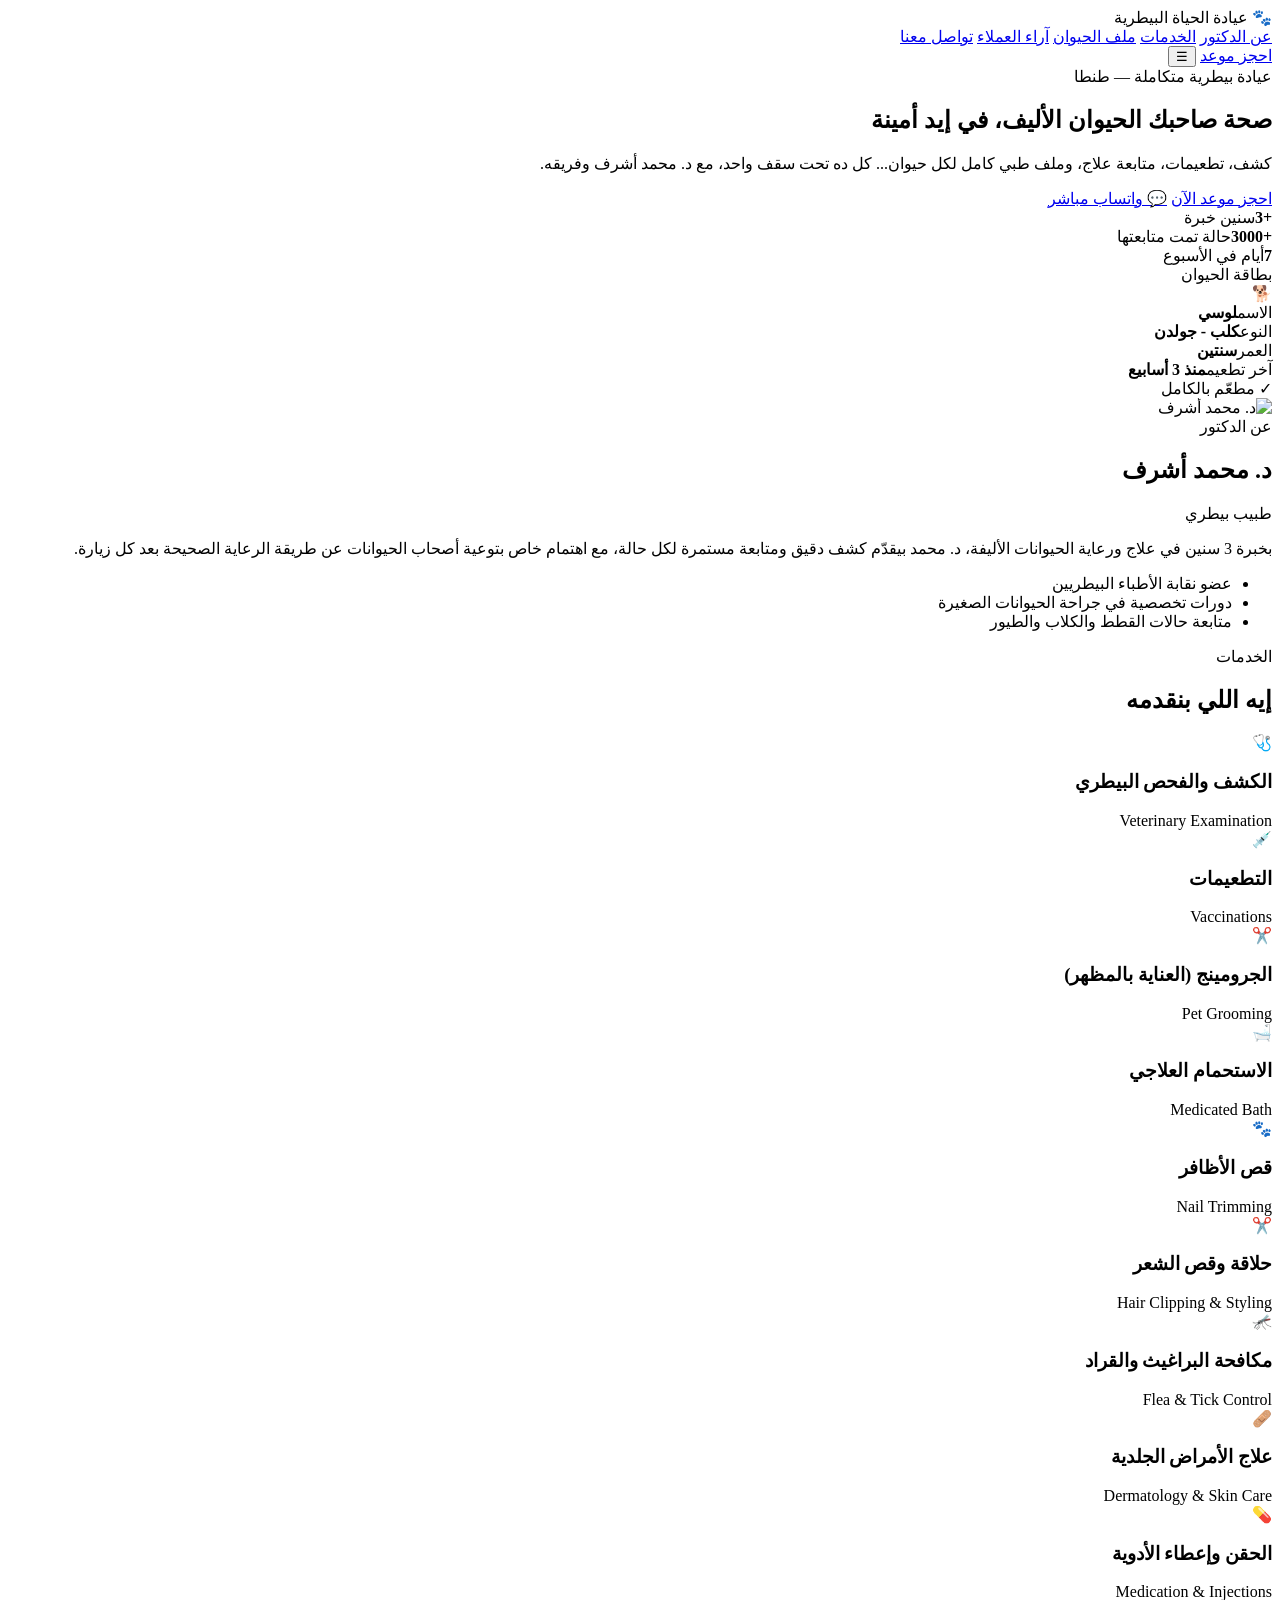
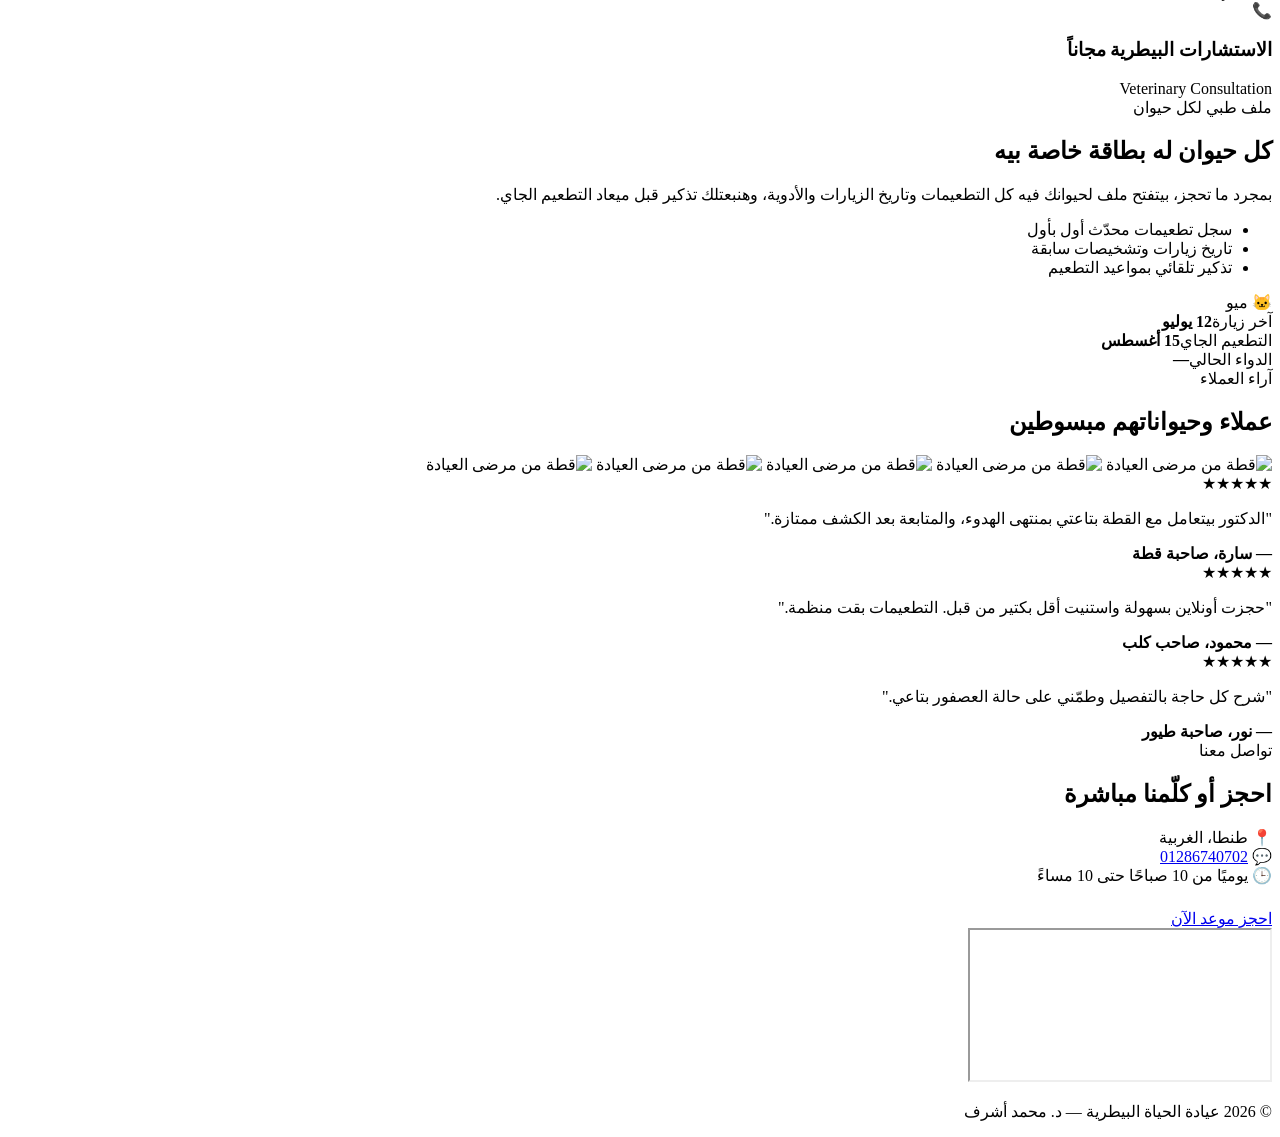
==== index.html @ 5f5408df "Add files via upload" ====
<!DOCTYPE html>
<html lang="ar" dir="rtl">
<head>
<meta charset="UTF-8">
<meta name="viewport" content="width=device-width, initial-scale=1.0">
<title>عيادة الحياة البيطرية | د. محمد أشرف</title>
<link rel="preconnect" href="https://fonts.googleapis.com">
<link href="https://fonts.googleapis.com/css2?family=Lalezar&family=Tajawal:wght@400;500;700;800&display=swap" rel="stylesheet">
<link rel="stylesheet" href="css/style.css">
</head>
<body>

<!-- ============ Header / Nav ============ -->
<header class="site-header">
  <div class="container header-inner">
    <div class="brand">
      <span class="brand-mark">🐾</span>
      <span class="brand-name">عيادة الحياة البيطرية</span>
    </div>
    <nav class="main-nav">
      <a href="#about">عن الدكتور</a>
      <a href="#services">الخدمات</a>
      <a href="#pet-file">ملف الحيوان</a>
      <a href="#reviews">آراء العملاء</a>
      <a href="#contact">تواصل معنا</a>
    </nav>
    <a href="booking.html" class="btn btn-primary nav-cta">احجز موعد</a>
    <button class="nav-toggle" aria-label="فتح القائمة">☰</button>
  </div>
</header>

<!-- ============ Hero ============ -->
<section class="hero">
  <div class="container hero-inner">
    <div class="hero-copy">
      <span class="eyebrow">عيادة بيطرية متكاملة — طنطا</span>
      <h1>صحة صاحبك الحيوان الأليف، في إيد أمينة</h1>
      <p class="lead">
        كشف، تطعيمات، متابعة علاج، وملف طبي كامل لكل حيوان... كل ده تحت سقف واحد،
        مع د. محمد أشرف وفريقه.
      </p>
      <div class="hero-actions">
        <a href="booking.html" class="btn btn-accent btn-lg">احجز موعد الآن</a>
        <a href="https://wa.me/201286740702" target="_blank" class="btn btn-outline btn-lg">
          <span class="wa-icon">💬</span> واتساب مباشر
        </a>
      </div>
      <div class="hero-trust">
        <div class="trust-item"><strong>+3</strong><span>سنين خبرة</span></div>
        <div class="trust-item"><strong>+3000</strong><span>حالة تمت متابعتها</span></div>
        <div class="trust-item"><strong>7</strong><span>أيام في الأسبوع</span></div>
      </div>
    </div>

    <div class="hero-visual">
      <div class="record-card">
        <div class="record-card-tab">بطاقة الحيوان</div>
        <div class="record-card-body">
          <div class="record-avatar">🐕</div>
          <div class="record-row"><span>الاسم</span><strong>لوسي</strong></div>
          <div class="record-row"><span>النوع</span><strong>كلب - جولدن</strong></div>
          <div class="record-row"><span>العمر</span><strong>سنتين</strong></div>
          <div class="record-row"><span>آخر تطعيم</span><strong>منذ 3 أسابيع</strong></div>
          <div class="record-status">✓ مطعّم بالكامل</div>
        </div>
      </div>
      <div class="record-card record-card-back"></div>
    </div>
  </div>
</section>

<!-- ============ About Doctor ============ -->
<section class="about" id="about">
  <div class="container about-inner">
    <div class="about-photo">
      <img src="images/doctor.png" alt="د. محمد أشرف" class="doctor-photo">
    </div>
    <div class="about-copy">
      <span class="eyebrow">عن الدكتور</span>
      <h2>د. محمد أشرف</h2>
      <p class="role">طبيب بيطري</p>
      <p>
        بخبرة 3 سنين في علاج ورعاية الحيوانات الأليفة، د. محمد بيقدّم كشف دقيق
        ومتابعة مستمرة لكل حالة، مع اهتمام خاص بتوعية أصحاب الحيوانات عن طريقة الرعاية
        الصحيحة بعد كل زيارة.
      </p>
      <ul class="about-points">
        <li>عضو نقابة الأطباء البيطريين</li>
        <li>دورات تخصصية في جراحة الحيوانات الصغيرة</li>
        <li>متابعة حالات القطط والكلاب والطيور</li>
      </ul>
    </div>
  </div>
</section>

<!-- ============ Services ============ -->
<section class="services" id="services">
  <div class="container">
    <div class="section-head">
      <span class="eyebrow">الخدمات</span>
      <h2>إيه اللي بنقدمه</h2>
    </div>
    <div class="services-grid">
      <div class="service-card">
        <div class="service-icon">🩺</div>
        <h3>الكشف والفحص البيطري</h3>
        <span class="service-en">Veterinary Examination</span>
      </div>
      <div class="service-card">
        <div class="service-icon">💉</div>
        <h3>التطعيمات</h3>
        <span class="service-en">Vaccinations</span>
      </div>
      <div class="service-card">
        <div class="service-icon">✂️</div>
        <h3>الجرومينج (العناية بالمظهر)</h3>
        <span class="service-en">Pet Grooming</span>
      </div>
      <div class="service-card">
        <div class="service-icon">🛁</div>
        <h3>الاستحمام العلاجي</h3>
        <span class="service-en">Medicated Bath</span>
      </div>
      <div class="service-card">
        <div class="service-icon">🐾</div>
        <h3>قص الأظافر</h3>
        <span class="service-en">Nail Trimming</span>
      </div>
      <div class="service-card">
        <div class="service-icon">✂️</div>
        <h3>حلاقة وقص الشعر</h3>
        <span class="service-en">Hair Clipping &amp; Styling</span>
      </div>
      <div class="service-card">
        <div class="service-icon">🦟</div>
        <h3>مكافحة البراغيث والقراد</h3>
        <span class="service-en">Flea &amp; Tick Control</span>
      </div>
      <div class="service-card">
        <div class="service-icon">🩹</div>
        <h3>علاج الأمراض الجلدية</h3>
        <span class="service-en">Dermatology &amp; Skin Care</span>
      </div>
      <div class="service-card">
        <div class="service-icon">💊</div>
        <h3>الحقن وإعطاء الأدوية</h3>
        <span class="service-en">Medication &amp; Injections</span>
      </div>
      <div class="service-card service-card-highlight">
        <div class="service-icon">📞</div>
        <h3>الاستشارات البيطرية <span class="free-badge">مجاناً</span></h3>
        <span class="service-en">Veterinary Consultation</span>
      </div>
    </div>
  </div>
</section>

<!-- ============ Pet File Teaser ============ -->
<section class="pet-file" id="pet-file">
  <div class="container pet-file-inner">
    <div>
      <span class="eyebrow">ملف طبي لكل حيوان</span>
      <h2>كل حيوان له بطاقة خاصة بيه</h2>
      <p>
        بمجرد ما تحجز، بيتفتح ملف لحيوانك فيه كل التطعيمات وتاريخ الزيارات
        والأدوية، وهنبعتلك تذكير قبل ميعاد التطعيم الجاي.
      </p>
      <ul class="about-points">
        <li>سجل تطعيمات محدّث أول بأول</li>
        <li>تاريخ زيارات وتشخيصات سابقة</li>
        <li>تذكير تلقائي بمواعيد التطعيم</li>
      </ul>
    </div>
    <div class="pet-file-visual">
      <div class="record-card small">
        <div class="record-card-tab">🐱 ميو</div>
        <div class="record-card-body">
          <div class="record-row"><span>آخر زيارة</span><strong>12 يوليو</strong></div>
          <div class="record-row"><span>التطعيم الجاي</span><strong>15 أغسطس</strong></div>
          <div class="record-row"><span>الدواء الحالي</span><strong>—</strong></div>
        </div>
      </div>
    </div>
  </div>
</section>

<!-- ============ Reviews ============ -->
<section class="reviews" id="reviews">
  <div class="container">
    <div class="section-head">
      <span class="eyebrow">آراء العملاء</span>
      <h2>عملاء وحيواناتهم مبسوطين</h2>
    </div>
    <div class="pet-gallery">
      <img src="images/cat1.jpg" alt="قطة من مرضى العيادة">
      <img src="images/cat2.jpg" alt="قطة من مرضى العيادة">
      <img src="images/cat3.jpg" alt="قطة من مرضى العيادة">
      <img src="images/cat4.jpg" alt="قطة من مرضى العيادة">
      <img src="images/cat5.jpg" alt="قطة من مرضى العيادة">
    </div>
    <div class="reviews-grid">
      <div class="review-card">
        <div class="stars">★★★★★</div>
        <p>"الدكتور بيتعامل مع القطة بتاعتي بمنتهى الهدوء، والمتابعة بعد الكشف ممتازة."</p>
        <strong>— سارة، صاحبة قطة</strong>
      </div>
      <div class="review-card">
        <div class="stars">★★★★★</div>
        <p>"حجزت أونلاين بسهولة واستنيت أقل بكتير من قبل. التطعيمات بقت منظمة."</p>
        <strong>— محمود، صاحب كلب</strong>
      </div>
      <div class="review-card">
        <div class="stars">★★★★★</div>
        <p>"شرح كل حاجة بالتفصيل وطمّني على حالة العصفور بتاعي."</p>
        <strong>— نور، صاحبة طيور</strong>
      </div>
    </div>
  </div>
</section>

<!-- ============ Contact ============ -->
<section class="contact" id="contact">
  <div class="container contact-inner">
    <div class="contact-copy">
      <span class="eyebrow">تواصل معنا</span>
      <h2>احجز أو كلّمنا مباشرة</h2>
      <div class="contact-item">
        <span class="contact-icon">📍</span>
        <span>طنطا، الغربية</span>
      </div>
      <div class="contact-item">
        <span class="contact-icon">💬</span>
        <a href="https://wa.me/201286740702" target="_blank">01286740702</a>
      </div>
      <div class="contact-item">
        <span class="contact-icon">🕒</span>
        <span>يوميًا من 10 صباحًا حتى 10 مساءً</span>
      </div>
      <a href="booking.html" class="btn btn-accent btn-lg" style="margin-top:24px;display:inline-block;">احجز موعد الآن</a>
    </div>
    <div class="contact-map">
      <iframe
        src="https://www.google.com/maps?q=Tanta,Gharbia,Egypt&output=embed"
        loading="lazy"
        referrerpolicy="no-referrer-when-downgrade"
        title="خريطة العيادة">
      </iframe>
    </div>
  </div>
</section>

<footer class="site-footer">
  <div class="container">
    <p>© 2026 عيادة الحياة البيطرية — د. محمد أشرف</p>
  </div>
</footer>

<script src="js/main.js"></script>
</body>
</html>
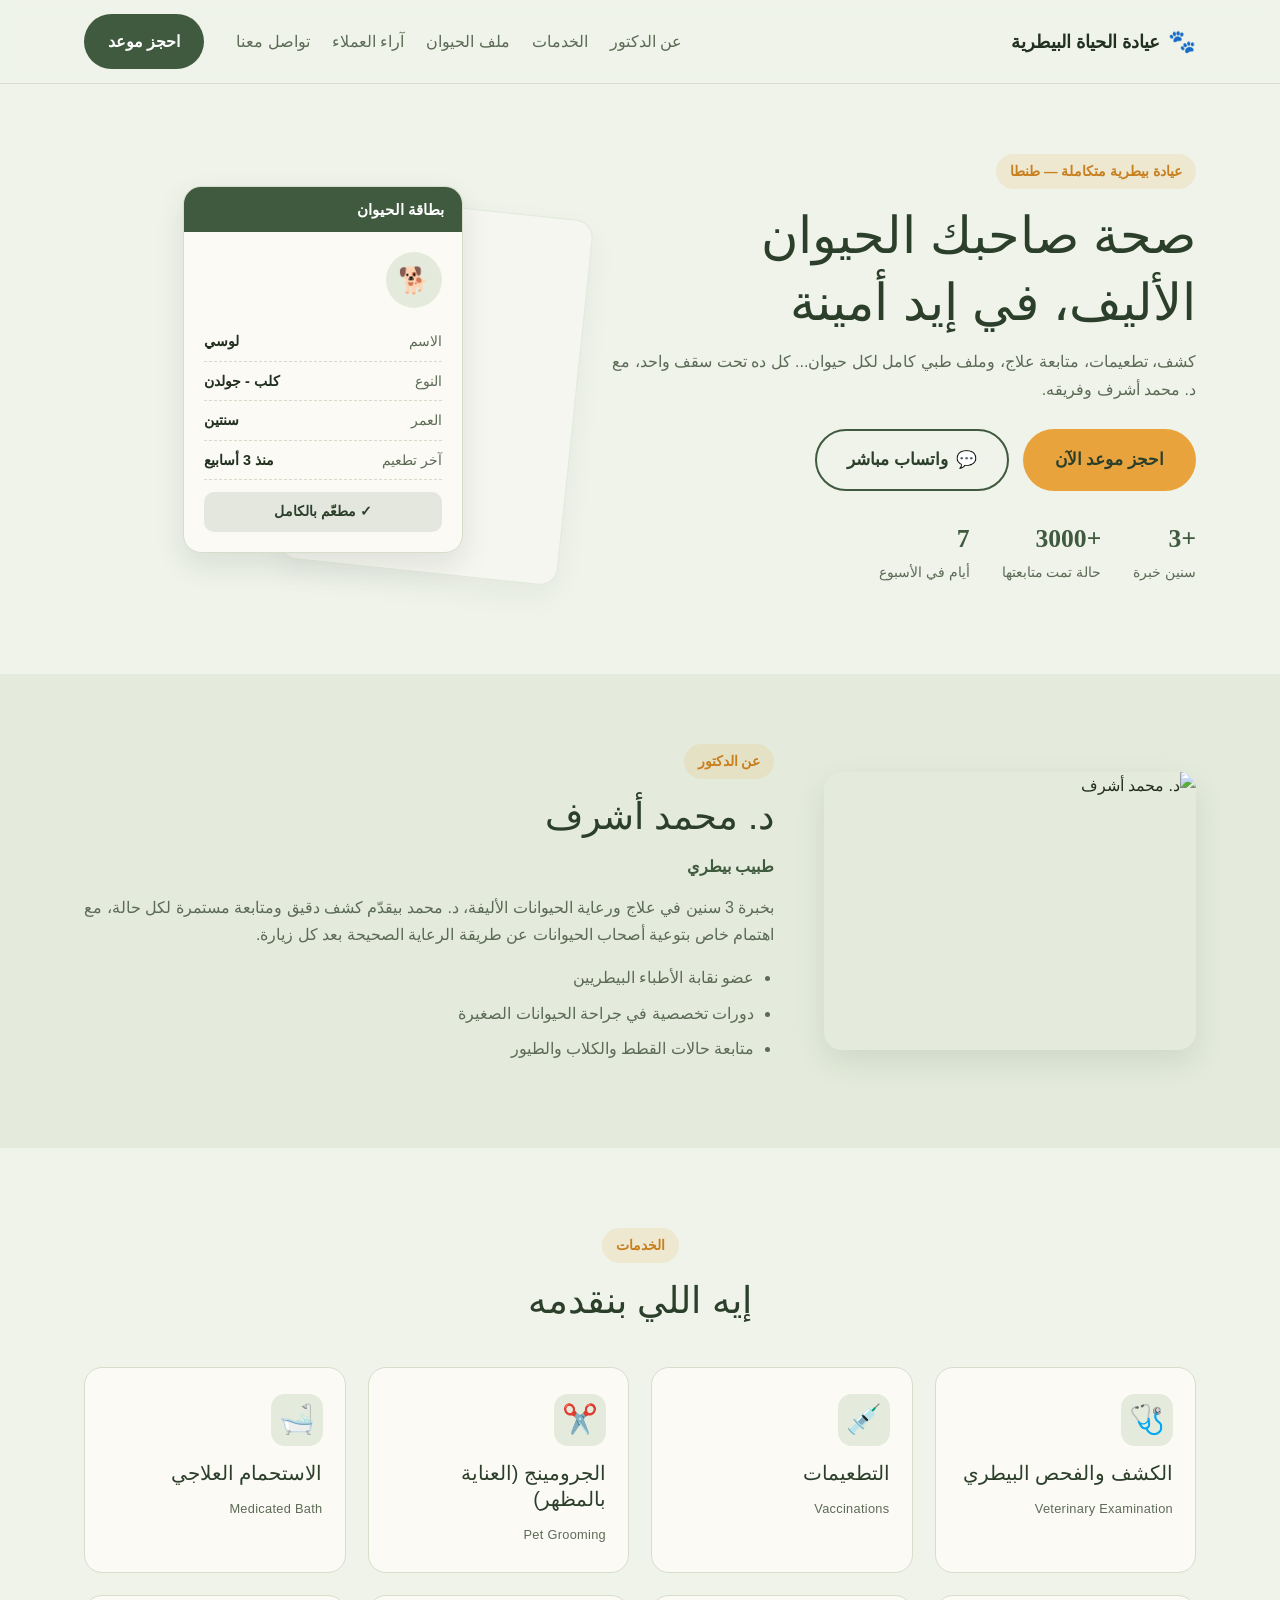
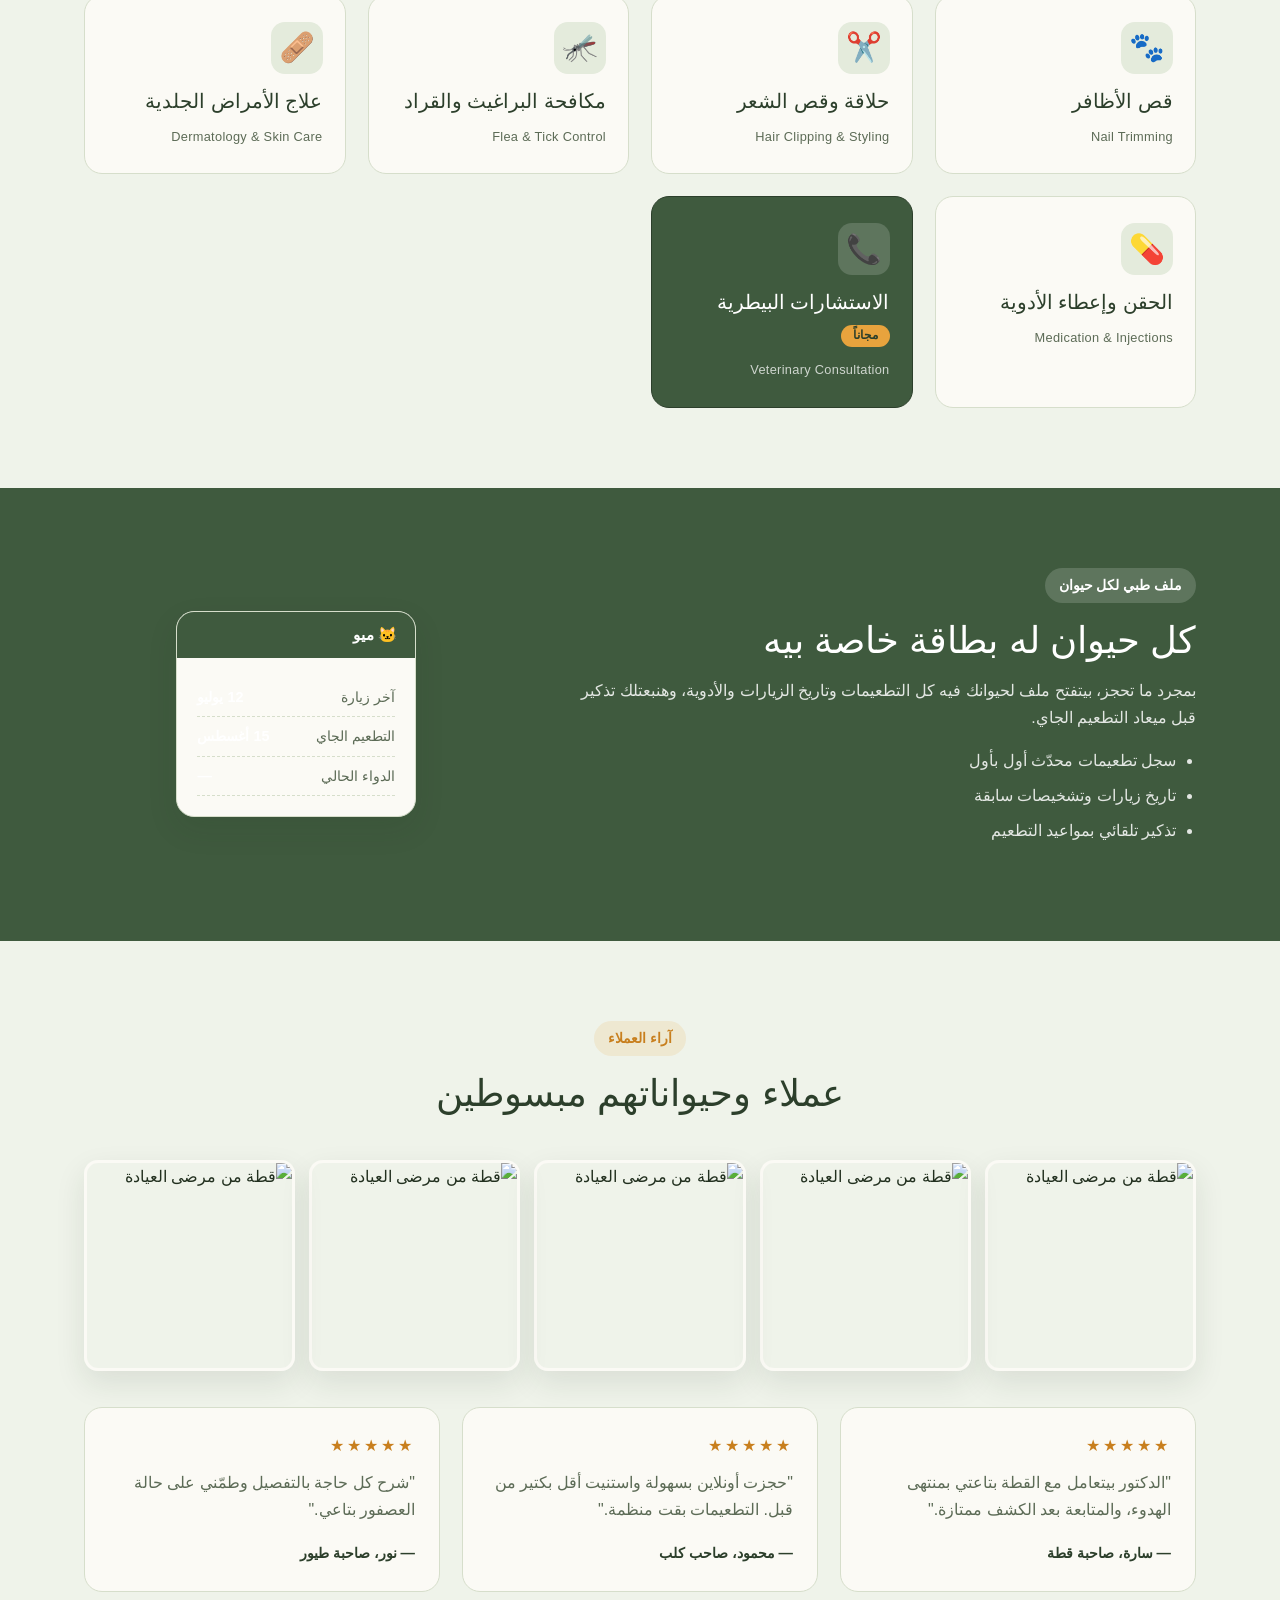
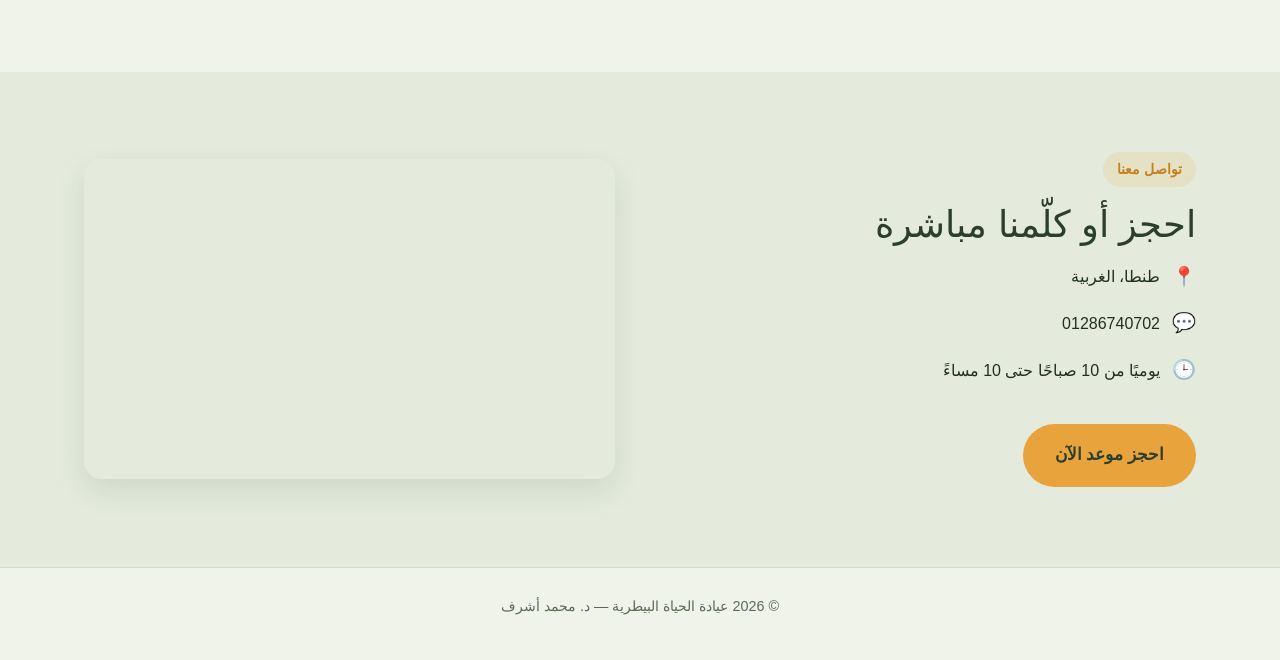
==== commit e47ea95f: "Add files via upload" ====
--- a/index.html
+++ b/index.html
@@ -6,7 +6,7 @@
 <title>عيادة الحياة البيطرية | د. محمد أشرف</title>
 <link rel="preconnect" href="https://fonts.googleapis.com">
 <link href="https://fonts.googleapis.com/css2?family=Lalezar&family=Tajawal:wght@400;500;700;800&display=swap" rel="stylesheet">
-<link rel="stylesheet" href="css/style.css">
+<link rel="stylesheet" href="style.css">
 </head>
 <body>
 
--- a/style.css
+++ b/style.css
@@ -0,0 +1,488 @@
+/* ============================================
+   Design tokens
+   Palette: sage/forest (trust, nature) + warm amber accent (warmth)
+   Display: Lalezar (bold Arabic display) / Body: Tajawal
+   Signature: veterinary "record card" motif
+   ============================================ */
+:root {
+  --bg: #EFF3EA;
+  --bg-alt: #E4EBDC;
+  --ink: #22301F;
+  --muted: #5C6B56;
+  --primary: #3F5A3E;
+  --primary-dark: #2C3F2B;
+  --accent: #E8A33D;
+  --accent-dark: #C87F1E;
+  --card: #FBFAF5;
+  --line: #D6DECB;
+  --radius: 18px;
+  --shadow: 0 12px 30px rgba(34, 48, 31, 0.10);
+}
+
+* { box-sizing: border-box; }
+html { scroll-behavior: smooth; }
+
+body {
+  margin: 0;
+  background: var(--bg);
+  color: var(--ink);
+  font-family: 'Tajawal', sans-serif;
+  line-height: 1.7;
+}
+
+h1, h2, h3 {
+  font-family: 'Lalezar', 'Tajawal', sans-serif;
+  font-weight: 400;
+  color: var(--primary-dark);
+  margin: 0 0 12px;
+  line-height: 1.3;
+}
+
+h1 { font-size: clamp(2.1rem, 4vw, 3.2rem); }
+h2 { font-size: clamp(1.6rem, 3vw, 2.3rem); }
+h3 { font-size: 1.25rem; }
+
+p { margin: 0 0 16px; color: var(--muted); }
+
+a { color: inherit; text-decoration: none; }
+
+.container {
+  max-width: 1160px;
+  margin: 0 auto;
+  padding: 0 24px;
+}
+
+.eyebrow {
+  display: inline-block;
+  font-size: 0.85rem;
+  font-weight: 700;
+  color: var(--accent-dark);
+  background: rgba(232, 163, 61, 0.14);
+  padding: 6px 14px;
+  border-radius: 999px;
+  margin-bottom: 14px;
+}
+
+/* ---------- Buttons ---------- */
+.btn {
+  display: inline-flex;
+  align-items: center;
+  gap: 8px;
+  padding: 12px 22px;
+  border-radius: 999px;
+  font-weight: 700;
+  font-family: 'Tajawal', sans-serif;
+  transition: transform .15s ease, box-shadow .15s ease, background .15s ease;
+  border: 2px solid transparent;
+  cursor: pointer;
+}
+.btn-lg { padding: 15px 30px; font-size: 1.05rem; }
+.btn-primary { background: var(--primary); color: #fff; }
+.btn-primary:hover { background: var(--primary-dark); }
+.btn-accent { background: var(--accent); color: var(--primary-dark); }
+.btn-accent:hover { background: var(--accent-dark); transform: translateY(-2px); box-shadow: var(--shadow); }
+.btn-outline { border-color: var(--primary); color: var(--primary-dark); background: transparent; }
+.btn-outline:hover { background: var(--primary); color: #fff; }
+
+/* ---------- Header ---------- */
+.site-header {
+  position: sticky;
+  top: 0;
+  z-index: 50;
+  background: rgba(239, 243, 234, 0.92);
+  backdrop-filter: blur(6px);
+  border-bottom: 1px solid var(--line);
+}
+.header-inner {
+  display: flex;
+  align-items: center;
+  gap: 20px;
+  padding: 14px 24px;
+}
+.brand { display: flex; align-items: center; gap: 8px; font-weight: 800; font-size: 1.15rem; }
+.brand-mark { font-size: 1.4rem; }
+.main-nav { display: flex; gap: 22px; margin-inline-start: auto; flex-wrap: wrap; }
+.main-nav a { font-weight: 500; color: var(--muted); }
+.main-nav a:hover { color: var(--primary); }
+.nav-cta { margin-inline-start: 12px; white-space: nowrap; }
+.nav-toggle { display: none; background: none; border: none; font-size: 1.4rem; cursor: pointer; }
+
+/* ---------- Hero ---------- */
+.hero { padding: 70px 0 90px; overflow: hidden; }
+.hero-inner {
+  display: grid;
+  grid-template-columns: 1.1fr 0.9fr;
+  gap: 50px;
+  align-items: center;
+}
+.hero-actions { display: flex; gap: 14px; flex-wrap: wrap; margin: 26px 0; }
+.hero-trust { display: flex; gap: 32px; margin-top: 20px; }
+.trust-item { display: flex; flex-direction: column; }
+.trust-item strong { font-family: 'Lalezar'; font-size: 1.6rem; color: var(--primary); }
+.trust-item span { font-size: 0.85rem; color: var(--muted); }
+
+.hero-visual { position: relative; display: flex; justify-content: center; }
+.record-card {
+  background: var(--card);
+  border: 1px solid var(--line);
+  border-radius: var(--radius);
+  box-shadow: var(--shadow);
+  width: 280px;
+  overflow: hidden;
+  position: relative;
+  z-index: 2;
+}
+.record-card-back {
+  position: absolute;
+  inset: 20px -14px auto auto;
+  width: 280px;
+  height: 100%;
+  transform: rotate(6deg);
+  z-index: 1;
+  opacity: 0.5;
+}
+.record-card-tab {
+  background: var(--primary);
+  color: #fff;
+  font-weight: 700;
+  padding: 10px 18px;
+  font-size: 0.95rem;
+}
+.record-card-body { padding: 20px; }
+.record-avatar {
+  width: 56px; height: 56px;
+  background: var(--bg-alt);
+  border-radius: 50%;
+  display: flex; align-items: center; justify-content: center;
+  font-size: 1.6rem;
+  margin-bottom: 14px;
+}
+.record-row {
+  display: flex; justify-content: space-between;
+  font-size: 0.9rem;
+  padding: 7px 0;
+  border-bottom: 1px dashed var(--line);
+}
+.record-row span { color: var(--muted); }
+.record-status {
+  margin-top: 12px;
+  background: rgba(63, 90, 62, 0.12);
+  color: var(--primary-dark);
+  font-weight: 700;
+  font-size: 0.85rem;
+  padding: 8px 12px;
+  border-radius: 10px;
+  text-align: center;
+}
+.record-card.small { width: 240px; }
+
+/* ---------- About ---------- */
+.about { padding: 70px 0; background: var(--bg-alt); }
+.about-inner { display: grid; grid-template-columns: 0.7fr 1.3fr; gap: 50px; align-items: center; }
+.photo-placeholder {
+  aspect-ratio: 1;
+  background: repeating-linear-gradient(135deg, var(--card), var(--card) 10px, var(--bg) 10px, var(--bg) 20px);
+  border: 2px dashed var(--line);
+  border-radius: var(--radius);
+  display: flex; align-items: center; justify-content: center;
+  color: var(--muted);
+  font-weight: 700;
+}
+.doctor-photo {
+  width: 100%;
+  aspect-ratio: 4/3;
+  object-fit: cover;
+  border-radius: var(--radius);
+  box-shadow: var(--shadow);
+  display: block;
+}
+.role { font-weight: 700; color: var(--primary); margin-bottom: 14px; }
+.about-points { padding-inline-start: 20px; color: var(--muted); }
+.about-points li { margin-bottom: 8px; }
+
+/* ---------- Services ---------- */
+.services { padding: 80px 0; }
+.section-head { text-align: center; margin-bottom: 42px; }
+.services-grid {
+  display: grid;
+  grid-template-columns: repeat(auto-fit, minmax(220px, 1fr));
+  gap: 22px;
+}
+.service-card {
+  background: var(--card);
+  border: 1px solid var(--line);
+  border-radius: var(--radius);
+  padding: 26px 22px;
+  transition: transform .15s ease, box-shadow .15s ease;
+}
+.service-card:hover { transform: translateY(-4px); box-shadow: var(--shadow); }
+.service-icon {
+  font-size: 1.8rem;
+  width: 52px; height: 52px;
+  background: var(--bg-alt);
+  border-radius: 14px;
+  display: flex; align-items: center; justify-content: center;
+  margin-bottom: 14px;
+}
+.service-en {
+  display: block;
+  font-size: 0.8rem;
+  color: var(--muted);
+  letter-spacing: 0.3px;
+}
+.service-card-highlight {
+  background: var(--primary);
+  border-color: var(--primary-dark);
+}
+.service-card-highlight h3 { color: #fff; display: flex; align-items: center; gap: 10px; flex-wrap: wrap; }
+.service-card-highlight .service-en { color: rgba(255,255,255,0.75); }
+.service-card-highlight .service-icon { background: rgba(255,255,255,0.16); }
+.free-badge {
+  display: inline-block;
+  background: var(--accent);
+  color: var(--primary-dark);
+  font-family: 'Tajawal', sans-serif;
+  font-size: 0.75rem;
+  font-weight: 800;
+  padding: 3px 12px;
+  border-radius: 999px;
+  animation: pulse-badge 1.8s ease-in-out infinite;
+}
+@keyframes pulse-badge {
+  0%, 100% { transform: scale(1); box-shadow: 0 0 0 0 rgba(232, 163, 61, 0.55); }
+  50% { transform: scale(1.07); box-shadow: 0 0 0 6px rgba(232, 163, 61, 0); }
+}
+@media (prefers-reduced-motion: reduce) {
+  .free-badge { animation: none; }
+}
+
+/* ---------- Pet file teaser ---------- */
+.pet-file { padding: 80px 0; background: var(--primary); color: #fff; }
+.pet-file .eyebrow { background: rgba(255,255,255,0.16); color: #fff; }
+.pet-file h2 { color: #fff; }
+.pet-file p { color: rgba(255,255,255,0.85); }
+.pet-file .about-points { color: rgba(255,255,255,0.85); }
+.pet-file-inner { display: grid; grid-template-columns: 1.2fr 0.8fr; gap: 50px; align-items: center; }
+.pet-file-visual { display: flex; justify-content: center; }
+
+/* ---------- Reviews ---------- */
+.reviews { padding: 80px 0; }
+.pet-gallery {
+  display: grid;
+  grid-template-columns: repeat(5, 1fr);
+  gap: 14px;
+  margin-bottom: 36px;
+}
+.pet-gallery img {
+  width: 100%;
+  aspect-ratio: 1;
+  object-fit: cover;
+  border-radius: 14px;
+  box-shadow: var(--shadow);
+  border: 3px solid var(--card);
+}
+.reviews-grid {
+  display: grid;
+  grid-template-columns: repeat(auto-fit, minmax(240px, 1fr));
+  gap: 22px;
+}
+.review-card {
+  background: var(--card);
+  border: 1px solid var(--line);
+  border-radius: var(--radius);
+  padding: 24px;
+}
+.stars { color: var(--accent-dark); letter-spacing: 3px; margin-bottom: 10px; }
+.review-card strong { color: var(--primary-dark); font-size: 0.9rem; }
+
+/* ---------- Contact ---------- */
+.contact { padding: 80px 0; background: var(--bg-alt); }
+.contact-inner { display: grid; grid-template-columns: 1fr 1fr; gap: 50px; align-items: center; }
+.contact-item { display: flex; align-items: center; gap: 12px; margin-bottom: 14px; font-weight: 500; }
+.contact-icon { font-size: 1.2rem; }
+.contact-map {
+  border-radius: var(--radius);
+  overflow: hidden;
+  box-shadow: var(--shadow);
+  height: 320px;
+}
+.contact-map iframe { width: 100%; height: 100%; border: 0; }
+
+/* ---------- Footer ---------- */
+.site-footer {
+  padding: 26px 0;
+  text-align: center;
+  color: var(--muted);
+  font-size: 0.9rem;
+  border-top: 1px solid var(--line);
+}
+
+/* ---------- Responsive ---------- */
+@media (max-width: 860px) {
+  .main-nav { display: none; }
+  .nav-toggle { display: block; margin-inline-start: auto; }
+  .hero-inner, .about-inner, .pet-file-inner, .contact-inner {
+    grid-template-columns: 1fr;
+  }
+  .hero-visual { margin-top: 30px; }
+  .about-photo { max-width: 260px; margin: 0 auto; }
+  .pet-gallery { grid-template-columns: repeat(3, 1fr); }
+}
+
+/* ============================================
+   Booking page
+   ============================================ */
+.booking-section { padding: 60px 0 90px; }
+.booking-inner { max-width: 620px; margin: 0 auto; }
+.booking-intro { text-align: center; margin-bottom: 34px; }
+.booking-form {
+  background: var(--card);
+  border: 1px solid var(--line);
+  border-radius: var(--radius);
+  padding: 32px;
+  box-shadow: var(--shadow);
+}
+.form-row { display: flex; flex-direction: column; gap: 6px; margin-bottom: 18px; }
+.form-row-split { display: grid; grid-template-columns: 1fr 1fr; gap: 16px; }
+.form-row label { font-weight: 700; font-size: 0.9rem; color: var(--primary-dark); }
+.form-row input, .form-row select, .form-row textarea {
+  font-family: 'Tajawal', sans-serif;
+  font-size: 1rem;
+  padding: 11px 14px;
+  border-radius: 10px;
+  border: 1px solid var(--line);
+  background: #fff;
+  color: var(--ink);
+}
+.form-row input:focus, .form-row select:focus, .form-row textarea:focus {
+  outline: 2px solid var(--primary);
+  outline-offset: 1px;
+}
+.photo-preview img {
+  margin-top: 10px;
+  width: 100px; height: 100px;
+  object-fit: cover;
+  border-radius: 12px;
+  border: 1px solid var(--line);
+}
+.confirmation {
+  text-align: center;
+  background: var(--card);
+  border: 1px solid var(--line);
+  border-radius: var(--radius);
+  padding: 40px 32px;
+  box-shadow: var(--shadow);
+}
+.confirmation-icon {
+  width: 60px; height: 60px;
+  border-radius: 50%;
+  background: var(--primary);
+  color: #fff;
+  font-size: 1.6rem;
+  display: flex; align-items: center; justify-content: center;
+  margin: 0 auto 16px;
+}
+.confirmation .btn { margin: 8px 6px 0; }
+.admin-link { color: var(--muted); text-decoration: underline; }
+
+/* ============================================
+   Dashboard
+   ============================================ */
+.gate { padding: 90px 0; }
+.gate-inner { display: flex; justify-content: center; }
+.gate-card {
+  background: var(--card);
+  border: 1px solid var(--line);
+  border-radius: var(--radius);
+  box-shadow: var(--shadow);
+  padding: 34px;
+  width: 100%;
+  max-width: 360px;
+  text-align: center;
+}
+.gate-card input {
+  width: 100%;
+  padding: 11px 14px;
+  border-radius: 10px;
+  border: 1px solid var(--line);
+  margin: 14px 0;
+  font-family: 'Tajawal', sans-serif;
+  font-size: 1rem;
+}
+.gate-error { color: #B3423A; font-weight: 700; font-size: 0.9rem; }
+.gate-hint { font-size: 0.78rem; color: var(--muted); margin-top: 14px; }
+
+.dashboard { padding: 40px 0 90px; }
+.bookings-table {
+  width: 100%;
+  border-collapse: collapse;
+  background: var(--card);
+  border-radius: var(--radius);
+  overflow: hidden;
+  box-shadow: var(--shadow);
+}
+.bookings-table th, .bookings-table td {
+  padding: 12px 14px;
+  text-align: right;
+  border-bottom: 1px solid var(--line);
+  font-size: 0.92rem;
+}
+.bookings-table th { background: var(--primary); color: #fff; font-weight: 700; }
+.bookings-table tbody tr:hover { background: var(--bg-alt); }
+.no-bookings { text-align: center; color: var(--muted); padding: 30px 0; }
+.btn-sm { padding: 7px 14px; font-size: 0.85rem; }
+
+.modal-overlay {
+  position: fixed; inset: 0;
+  background: rgba(34, 48, 31, 0.5);
+  display: flex; align-items: center; justify-content: center;
+  padding: 20px;
+  z-index: 100;
+}
+.modal-card {
+  background: var(--card);
+  border-radius: var(--radius);
+  padding: 30px;
+  max-width: 560px;
+  width: 100%;
+  max-height: 85vh;
+  overflow-y: auto;
+  position: relative;
+  box-shadow: var(--shadow);
+}
+.modal-close {
+  position: absolute; top: 16px; left: 16px;
+  background: var(--bg-alt);
+  border: none;
+  width: 32px; height: 32px;
+  border-radius: 50%;
+  cursor: pointer;
+  font-size: 1rem;
+}
+.pet-file-header { display: flex; align-items: center; gap: 16px; margin-bottom: 20px; }
+.pet-file-photo { width: 72px; height: 72px; border-radius: 14px; object-fit: cover; }
+.pet-file-photo-placeholder {
+  display: flex; align-items: center; justify-content: center;
+  background: var(--bg-alt); font-size: 1.6rem;
+}
+.pet-file-section { margin-bottom: 22px; }
+.pet-file-section h3 { font-size: 1.05rem; margin-bottom: 10px; }
+.record-list { list-style: none; padding: 0; margin: 0 0 12px; }
+.record-list li {
+  padding: 8px 12px;
+  background: var(--bg-alt);
+  border-radius: 8px;
+  margin-bottom: 6px;
+  font-size: 0.9rem;
+}
+.muted-item { color: var(--muted); background: transparent !important; padding: 0 !important; }
+.inline-form { display: flex; gap: 8px; flex-wrap: wrap; }
+.inline-form input { flex: 1; min-width: 120px; padding: 9px 12px; border-radius: 8px; border: 1px solid var(--line); font-family: 'Tajawal', sans-serif; }
+
+@media (max-width: 560px) {
+  .form-row-split { grid-template-columns: 1fr; }
+  .booking-form { padding: 22px; }
+}
+[hidden] {
+  display: none !important;
+}
